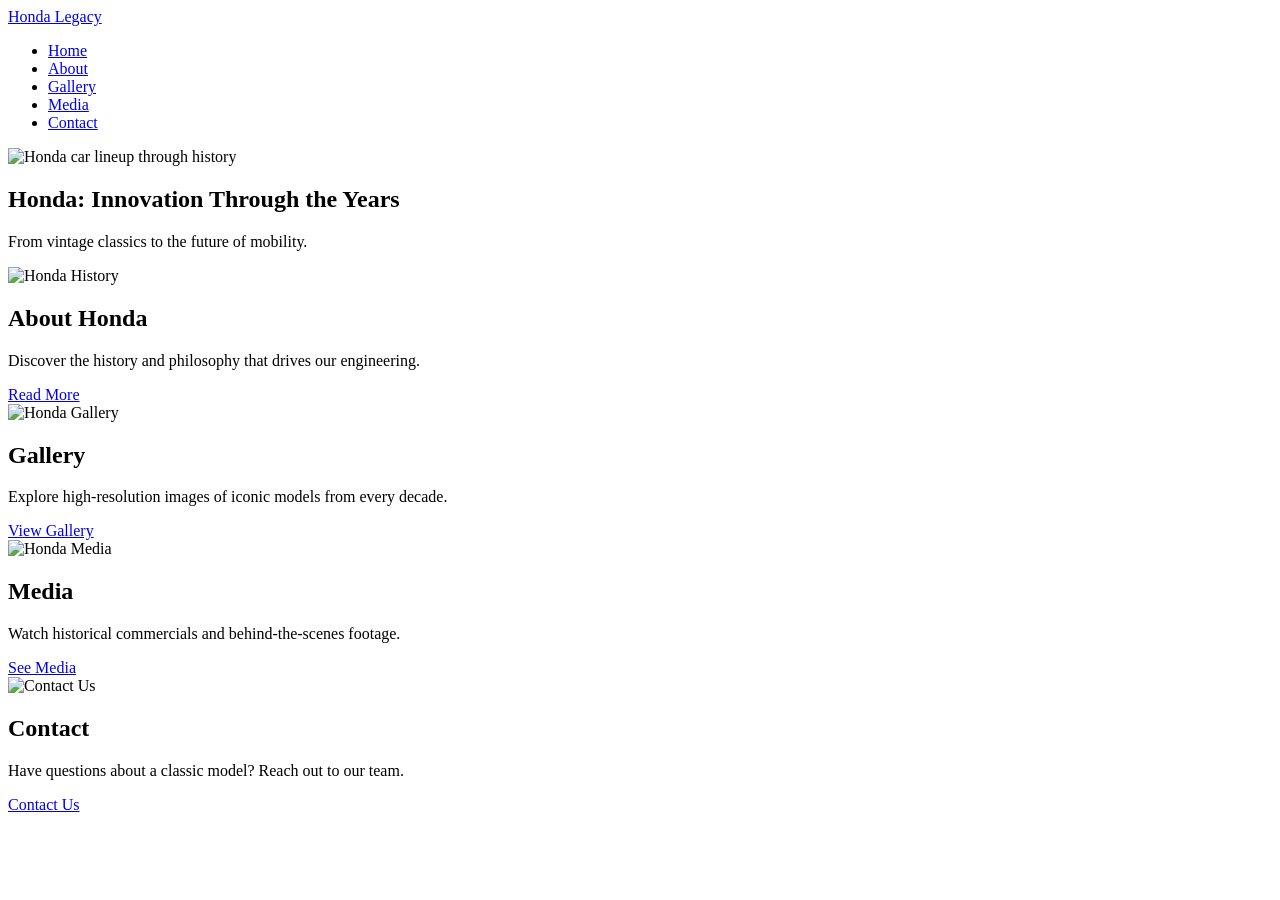
==== index.html @ 694d1525 "Create index.html" ====
<!DOCTYPE html>
<html lang="en">
<head>
  <meta charset="UTF-8">
  <meta name="viewport" content="width=device-width, initial-scale=1.0">
  <title>Honda Legacy | Innovation Through the Years</title>
  <link rel="stylesheet" href="css/style.css">
</head>
<body>

  <header>
    <nav class="navbar">
      <a href="index.html" class="logo" id="logo">Honda Legacy</a>
      <ul class="nav-links">
        <li><a href="index.html">Home</a></li>
        <li><a href="about.html">About</a></li>
        <li><a href="gallery.html">Gallery</a></li>
        <li><a href="media.html">Media</a></li>
        <li><a href="contact.html">Contact</a></li>
      </ul>
    </nav>
  </header>

  <main>
    <section class="hero">
      <img src="images/honda-hero.jpg" alt="Honda car lineup through history">
      <h1>Honda: Innovation Through the Years</h1>
      <p>From vintage classics to the future of mobility.</p>
    </section>

    <section class="cards">
      
      <div class="card">
        <img src="images/about-honda.jpg" alt="Honda History">
        <div class="card-content">
          <h2>About Honda</h2>
          <p>Discover the history and philosophy that drives our engineering.</p>
          <a href="about.html">Read More</a>
        </div>
      </div>

      <div class="card">
        <img src="images/gallery-honda.jpg" alt="Honda Gallery">
        <div class="card-content">
          <h2>Gallery</h2>
          <p>Explore high-resolution images of iconic models from every decade.</p>
          <a href="gallery.html">View Gallery</a>
        </div>
      </div>

      <div class="card">
        <img src="images/media-honda.jpg" alt="Honda Media">
        <div class="card-content">
          <h2>Media</h2>
          <p>Watch historical commercials and behind-the-scenes footage.</p>
          <a href="media.html">See Media</a>
        </div>
      </div>

      <div class="card">
        <img src="images/contact-honda.jpg" alt="Contact Us">
        <div class="card-content">
          <h2>Contact</h2>
          <p>Have questions about a classic model? Reach out to our team.</p>
          <a href="contact.html">Contact Us</a>
        </div>
      </div>

    </section>
  </main>

  <script src="js/script.js"></script>
</body>
</html>
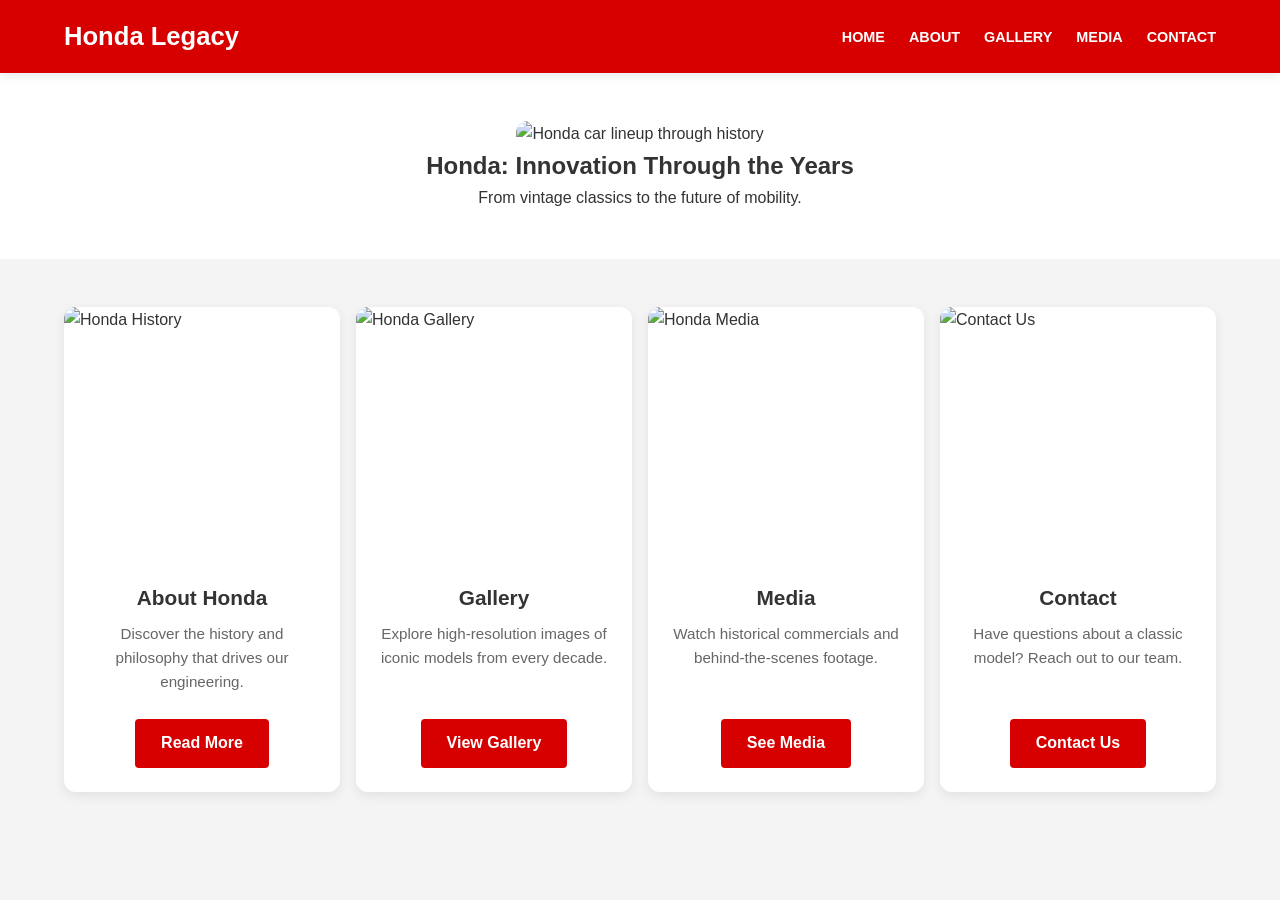
==== commit 8ec8d265: "Update index.html" ====
--- a/index.html
+++ b/index.html
@@ -4,7 +4,7 @@
   <meta charset="UTF-8">
   <meta name="viewport" content="width=device-width, initial-scale=1.0">
   <title>Honda Legacy | Innovation Through the Years</title>
-  <link rel="stylesheet" href="css/style.css">
+  <link rel="stylesheet" href="style.css">
 </head>
 <body>
 
--- a/style.css
+++ b/style.css
@@ -0,0 +1,187 @@
+/* RESET & BASE */
+* {
+  box-sizing: border-box;
+  margin: 0;
+  padding: 0;
+  font-family: 'Segoe UI', Roboto, Helvetica, Arial, sans-serif;
+}
+
+body {
+  line-height: 1.6;
+  color: #333;
+  background-color: #f4f4f4;
+}
+
+/* NAVBAR */
+.navbar {
+  display: flex;
+  justify-content: space-between;
+  align-items: center;
+  padding: 1rem 5%;
+  background-color: #d60000;
+  color: #fff;
+  position: sticky;
+  top: 0;
+  z-index: 1000;
+  box-shadow: 0 2px 10px rgba(0,0,0,0.1);
+}
+
+.navbar .logo {
+  font-weight: 800;
+  font-size: 1.6rem;
+  text-decoration: none;
+  color: #fff;
+  cursor: pointer;
+}
+
+/* NAV LINKS */
+.nav-links {
+  list-style: none;
+  display: flex;
+  gap: 1.5rem;
+}
+
+.nav-links a {
+  text-decoration: none;
+  color: white;
+  font-size: 0.9rem;
+  text-transform: uppercase;
+  font-weight: 600;
+  transition: color 0.3s ease;
+}
+
+/* Hover + keyboard focus */
+.nav-links a:hover,
+.nav-links a:focus {
+  color: #ffd1d1;
+  outline: none;
+}
+
+/* HERO */
+.hero {
+  text-align: center;
+  padding: 3rem 2rem;
+  background: #fff;
+}
+
+.hero img {
+  width: 100%;
+  max-width: 900px;
+  border-radius: 12px;
+}
+
+/* CARDS LAYOUT */
+.cards {
+  display: flex;
+  gap: 1rem;
+  padding: 3rem 5%;
+  align-items: stretch;
+}
+
+/* CARD */
+.card {
+  flex: 1;
+  background: #fff;
+  border-radius: 12px;
+  overflow: hidden;
+  display: flex;
+  flex-direction: column;
+
+  /* Smooth animation */
+  transition: 
+    flex 0.5s cubic-bezier(0.4, 0, 0.2, 1), 
+    box-shadow 0.3s,
+    transform 0.3s;
+
+  box-shadow: 0 4px 12px rgba(0,0,0,0.08);
+}
+
+/* Hover + keyboard focus interaction */
+.card:hover,
+.card:focus-within {
+  flex: 1.4;
+  transform: translateY(-5px);
+  box-shadow: 0 12px 24px rgba(0,0,0,0.15);
+}
+
+/* IMAGE */
+.card img {
+  width: 100%;
+  height: 250px;
+  object-fit: cover;
+  display: block;
+}
+
+/* CONTENT */
+.card-content {
+  padding: 1.5rem;
+  display: flex;
+  flex-direction: column;
+  align-items: center;
+  text-align: center;
+  flex-grow: 1;
+}
+
+.card h2 {
+  font-size: 1.3rem;
+  margin-bottom: 0.5rem;
+}
+
+.card p {
+  font-size: 0.95rem;
+  color: #666;
+  margin-bottom: 1.5rem;
+}
+
+/* BUTTON */
+.card a {
+  margin-top: auto;
+  padding: 0.6rem 1.5rem;
+  background-color: #d60000;
+  color: #fff;
+  text-decoration: none;
+  font-weight: bold;
+  border-radius: 4px;
+  border: 2px solid #d60000;
+  transition: 0.3s;
+}
+
+/* Hover + focus for accessibility */
+.card a:hover,
+.card a:focus {
+  background-color: transparent;
+  color: #d60000;
+  outline: none;
+}
+
+/* LOGO ANIMATION */
+.logo-pulse {
+  animation: smoothBlue 2s ease-in-out;
+}
+
+@keyframes smoothBlue {
+  0% { color: #fff; }
+  50% { color: #3498db; }
+  100% { color: #fff; }
+}
+
+/* REDUCED MOTION */
+@media (prefers-reduced-motion: reduce) {
+  * {
+    animation: none !important;
+    transition: none !important;
+  }
+}
+
+/* RESPONSIVE */
+@media (max-width: 800px) {
+  .cards { 
+    flex-direction: column; 
+  }
+
+  .card:hover,
+  .card:focus-within {
+    flex: 1;
+    transform: none;
+  }
+}
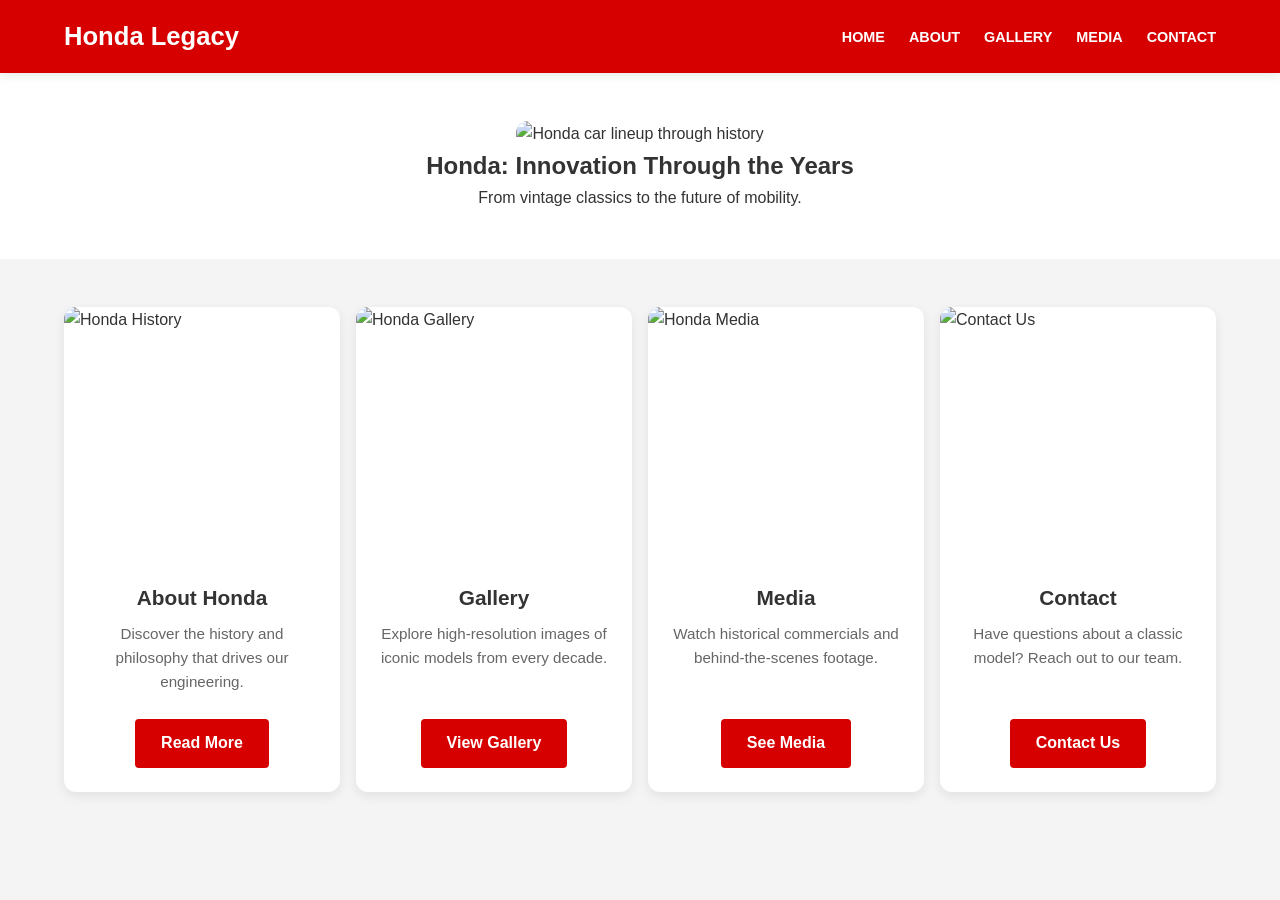
==== commit 113ebafa: "Update index.html" ====
--- a/index.html
+++ b/index.html
@@ -2,12 +2,183 @@
 <html lang="en">
 <head>
   <meta charset="UTF-8">
+
+  <!-- META -->
   <meta name="viewport" content="width=device-width, initial-scale=1.0">
+
   <title>Honda Legacy | Innovation Through the Years</title>
-  <link rel="stylesheet" href="style.css">
+
+  <!-- INLINE CSS (temporary fix since styles.css isn’t loading) -->
+  <style>
+
+    /* RESET & BASE */
+    * {
+      box-sizing: border-box;
+      margin: 0;
+      padding: 0;
+      font-family: 'Segoe UI', Roboto, Helvetica, Arial, sans-serif;
+    }
+
+    body {
+      line-height: 1.6;
+      color: #333;
+      background-color: #f4f4f4;
+    }
+
+    /* NAVBAR */
+    .navbar {
+      display: flex;
+      justify-content: space-between;
+      align-items: center;
+      padding: 1rem 5%;
+      background-color: #d60000;
+      color: #fff;
+      position: sticky;
+      top: 0;
+      z-index: 1000;
+      box-shadow: 0 2px 10px rgba(0,0,0,0.1);
+    }
+
+    .navbar .logo {
+      font-weight: 800;
+      font-size: 1.6rem;
+      text-decoration: none;
+      color: #fff;
+      cursor: pointer;
+    }
+
+    /* NAV LINKS */
+    .nav-links {
+      list-style: none;
+      display: flex;
+      gap: 1.5rem;
+    }
+
+    .nav-links a {
+      text-decoration: none;
+      color: white;
+      font-size: 0.9rem;
+      text-transform: uppercase;
+      font-weight: 600;
+      transition: color 0.3s ease;
+    }
+
+    .nav-links a:hover,
+    .nav-links a:focus {
+      color: #ffd1d1;
+      outline: none;
+    }
+
+    /* HERO */
+    .hero {
+      text-align: center;
+      padding: 3rem 2rem;
+      background: #fff;
+    }
+
+    .hero img {
+      width: 100%;
+      max-width: 900px;
+      border-radius: 12px;
+    }
+
+    /* CARDS */
+    .cards {
+      display: flex;
+      gap: 1rem;
+      padding: 3rem 5%;
+      align-items: stretch;
+    }
+
+    .card {
+      flex: 1;
+      background: #fff;
+      border-radius: 12px;
+      overflow: hidden;
+      display: flex;
+      flex-direction: column;
+      transition: flex 0.5s cubic-bezier(0.4, 0, 0.2, 1), box-shadow 0.3s, transform 0.3s;
+      box-shadow: 0 4px 12px rgba(0,0,0,0.08);
+    }
+
+    .card:hover,
+    .card:focus-within {
+      flex: 1.4;
+      transform: translateY(-5px);
+      box-shadow: 0 12px 24px rgba(0,0,0,0.15);
+    }
+
+    .card img {
+      width: 100%;
+      height: 250px;
+      object-fit: cover;
+      display: block;
+    }
+
+    .card-content {
+      padding: 1.5rem;
+      display: flex;
+      flex-direction: column;
+      align-items: center;
+      text-align: center;
+      flex-grow: 1;
+    }
+
+    .card h2 {
+      font-size: 1.3rem;
+      margin-bottom: 0.5rem;
+    }
+
+    .card p {
+      font-size: 0.95rem;
+      color: #666;
+      margin-bottom: 1.5rem;
+    }
+
+    .card a {
+      margin-top: auto;
+      padding: 0.6rem 1.5rem;
+      background-color: #d60000;
+      color: #fff;
+      text-decoration: none;
+      font-weight: bold;
+      border-radius: 4px;
+      border: 2px solid #d60000;
+      transition: 0.3s;
+    }
+
+    .card a:hover,
+    .card a:focus {
+      background-color: transparent;
+      color: #d60000;
+      outline: none;
+    }
+
+    /* REDUCED MOTION */
+    @media (prefers-reduced-motion: reduce) {
+      * {
+        animation: none !important;
+        transition: none !important;
+      }
+    }
+
+    /* RESPONSIVE */
+    @media (max-width: 800px) {
+      .cards { flex-direction: column; }
+
+      .card:hover,
+      .card:focus-within {
+        flex: 1;
+        transform: none;
+      }
+    }
+
+  </style>
 </head>
+
 <body>
 
+  <!-- NAVIGATION -->
   <header>
     <nav class="navbar">
       <a href="index.html" class="logo" id="logo">Honda Legacy</a>
@@ -21,15 +192,19 @@
     </nav>
   </header>
 
+  <!-- MAIN -->
   <main>
+
+    <!-- HERO -->
     <section class="hero">
       <img src="images/honda-hero.jpg" alt="Honda car lineup through history">
       <h1>Honda: Innovation Through the Years</h1>
       <p>From vintage classics to the future of mobility.</p>
     </section>
 
+    <!-- CARDS -->
     <section class="cards">
-      
+
       <div class="card">
         <img src="images/about-honda.jpg" alt="Honda History">
         <div class="card-content">
@@ -67,8 +242,10 @@
       </div>
 
     </section>
+
   </main>
 
   <script src="js/script.js"></script>
+
 </body>
 </html>
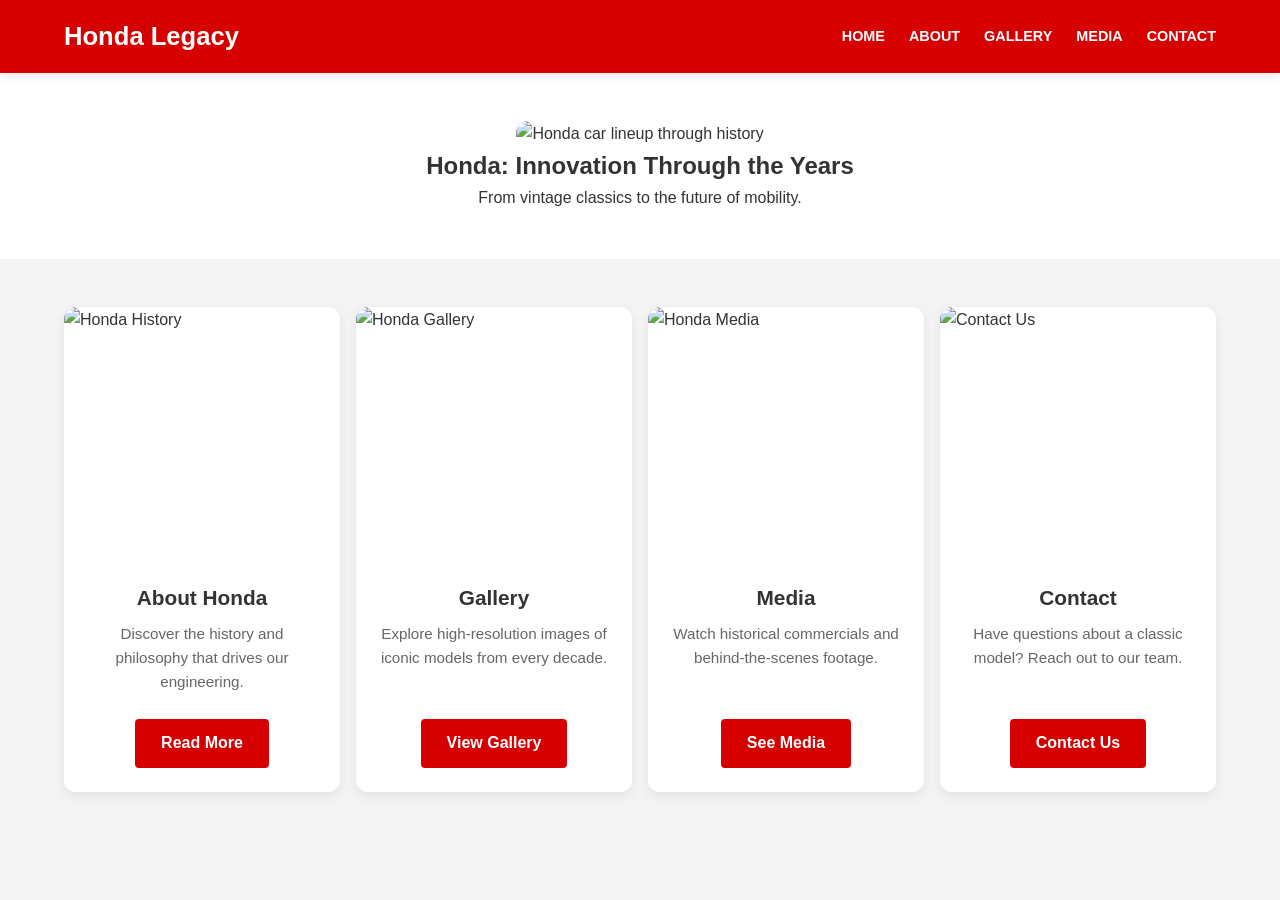
==== commit ea88c3f2: "Update index.html" ====
--- a/index.html
+++ b/index.html
@@ -183,11 +183,11 @@
     <nav class="navbar">
       <a href="index.html" class="logo" id="logo">Honda Legacy</a>
       <ul class="nav-links">
-        <li><a href="index.html">Home</a></li>
-        <li><a href="about.html">About</a></li>
-        <li><a href="gallery.html">Gallery</a></li>
-        <li><a href="media.html">Media</a></li>
-        <li><a href="contact.html">Contact</a></li>
+        <a href="/index.html">Home</a>
+        <a href="/about.html">About</a>
+        <a href="/gallery.html">Gallery</a>
+        <a href="/media.html">Media</a>
+        <a href="/contact.html">Contact</a>
       </ul>
     </nav>
   </header>
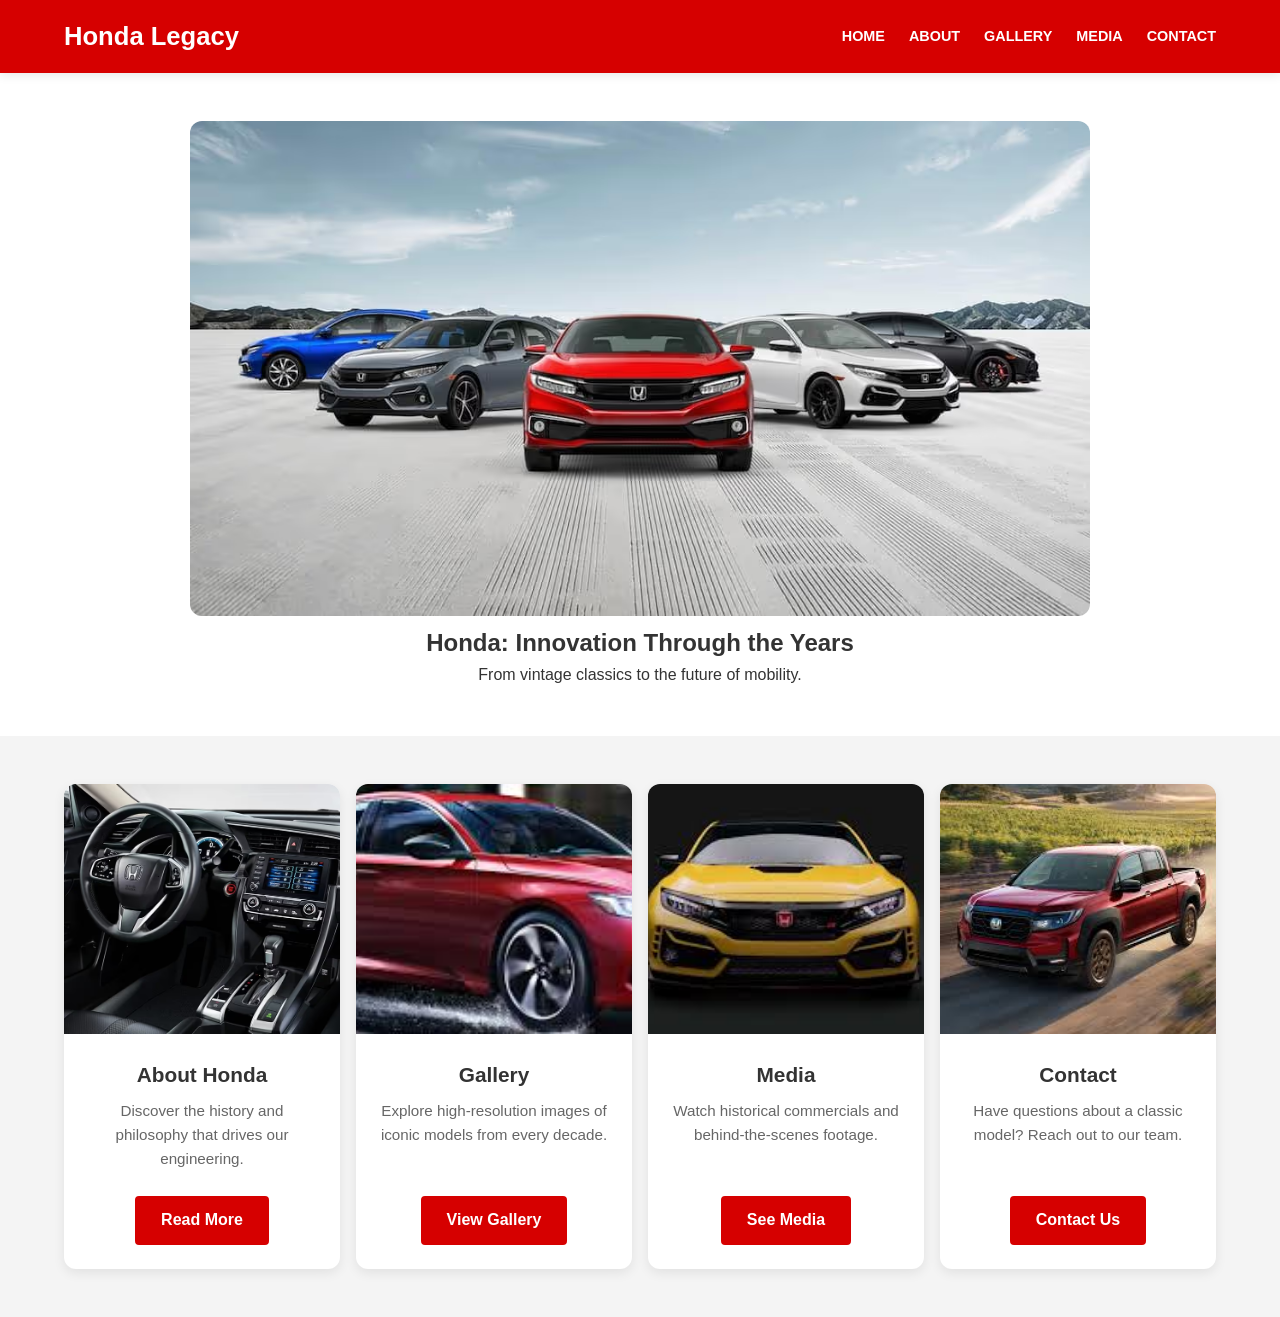
==== commit 28ac77d7: "Update index.html" ====
--- a/index.html
+++ b/index.html
@@ -183,11 +183,11 @@
     <nav class="navbar">
       <a href="index.html" class="logo" id="logo">Honda Legacy</a>
       <ul class="nav-links">
-        <a href="/index.html">Home</a>
-        <a href="/about.html">About</a>
-        <a href="/gallery.html">Gallery</a>
-        <a href="/media.html">Media</a>
-        <a href="/contact.html">Contact</a>
+        <a href="index.html">Home</a>
+        <a href="about.html">About</a>
+        <a href="gallery.html">Gallery</a>
+        <a href="media.html">Media</a>
+        <a href="contact.html">Contact</a>
       </ul>
     </nav>
   </header>
